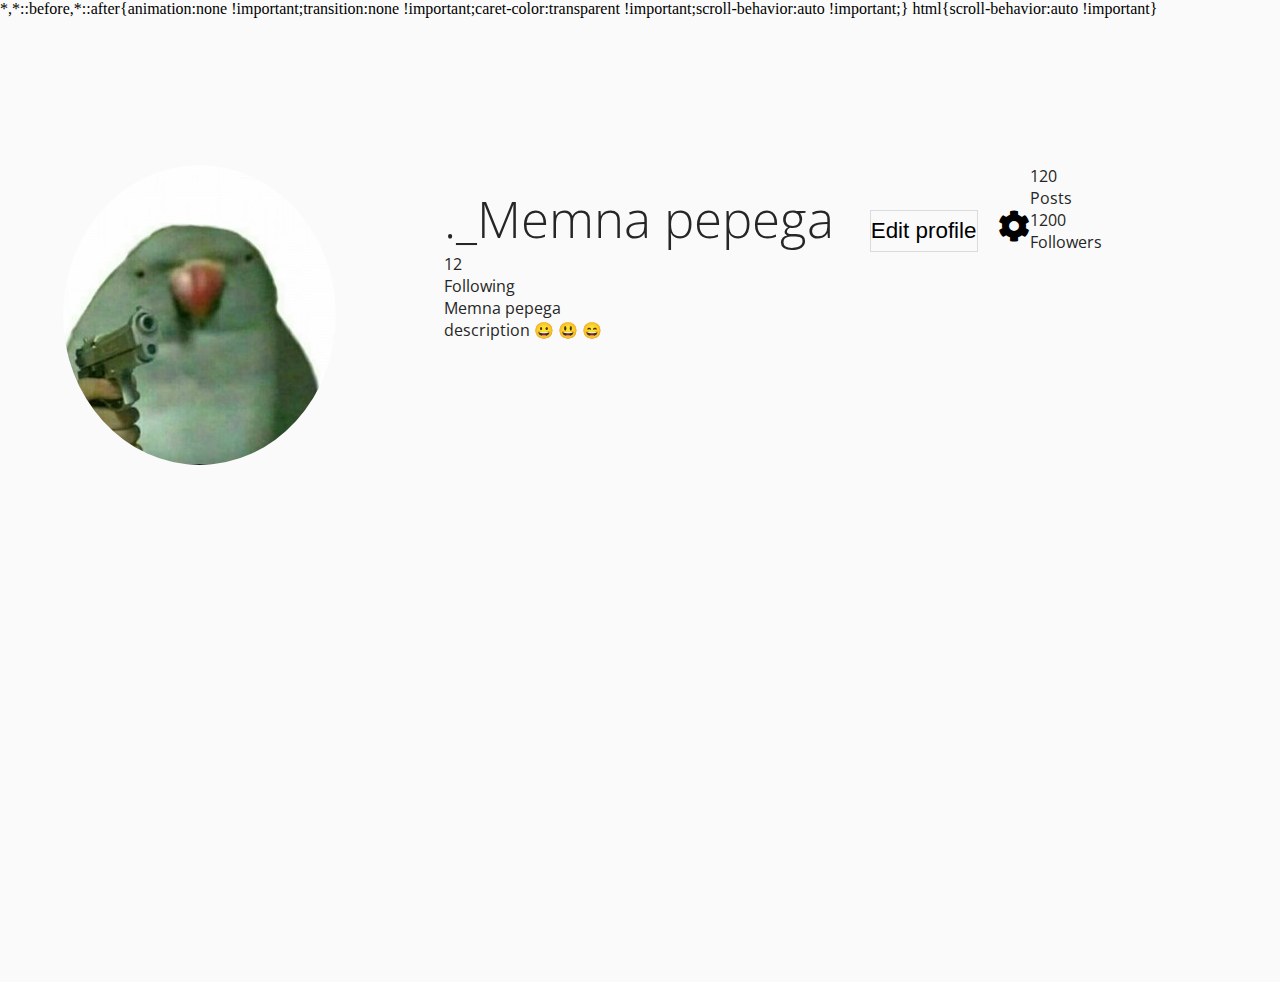
==== insta/index.html @ 58200830 "Add files via upload" ====
<!DOCTYPE html>
<html lang="en" dir="ltr">
  <head>
    <title>Instagram</title>
    <meta charset="utf-8">
    <link rel="stylesheet" href="style.css">
    <link rel="shortcut icon" href="images/instagram.png">
    <link rel="stylesheet" href="https://fonts.googleapis.com/css?family=Open+Sans:300,400,600">
    <link rel="stylesheet" href="https://use.fontawesome.com/releases/v5.2.0/css/all.css">
  </head>
  <body>
<header>
<div class="container">
  <div class="profile">
    <div class="profile-image">
      <img src="images/pepega.jpg" alt="***">
    </div>
    <div class="profile-user-settings">
      <h1 class="profile-user-name">._Memna pepega</h1>
      <button class="btn profile-edit-btn">Edit profile</button>
      <button class="btn profile-settings-btn"><i class="fas fa-cog"></i></button>
    </div>
    <div class="profile-starts">
      <ul>
        <li><span class="profile-stat-count">120</span>Posts</li>
        <li><span class="profile-stat-count">1200</span>Followers</li>
        <li><span class="profile-stat-count">12</span>Following</li>
      </ul>
    </div>
    <div class="profile-bio">
      <p><span class="profile-real-name">Memna pepega</span> description 😀 😃 😄</p>
    </div>
  </div>
</div>
</header>



  </body>
</html>
---- insta/style.css ----
*{
  margin: 0;
  padding: 0;
  box-sizing: border-box;
  display: block;
}

title{
  display: none;
}

body{
  font-family: "Open Sans", Arial, sans-serif;
  background: #fafafa;
  min-height: 100vh;
  color: #262626;
  padding-bottom: 3rem;
}
.container{
  max-width: 93.5rem;
  margin: 5% auto;
  padding: .2rem;

}
.btn{
  display: inline-block;
  background: none;
  border:none;
  cursor: pointer;
}

.btn:focus{
  outline: .5rem auto #4d90fa;
}

.profile{
  padding:  5rem 0;
}

.profile-image{
  float:left;
  width:calc(33.333% - 2rem);
  height:calc(33.333% - 2rem);
  overflow: hidden;
  display:flex;
  justify-content: center;
  align-items: center;
  margin-right: 3rem;
}

.profile-image img{
  border-radius: 50%;
}

.profile-user-settings,
.profile-stats,
.profile-bio{
  float: left;
  width: calc(66,666% - 2rem);
}

.profile-user-settings{
    margin-top:  1.1rem;
}
.profile-user-name{
  display: inline-block;
  font-size: 3.2rem;
  font-weight: 300;
}

.profile-edit-btn{
  font-size: 1.4rem;
  line-height: 1.8;
  border: .1rem solid #dbdbdb;
  border-radius: .3rem
  padding: 0 2.4rem;
  margin-left: 2rem;
}

.profile-settings-btn{
  font-size: 2rem;
  margin-left: 1rem;
}
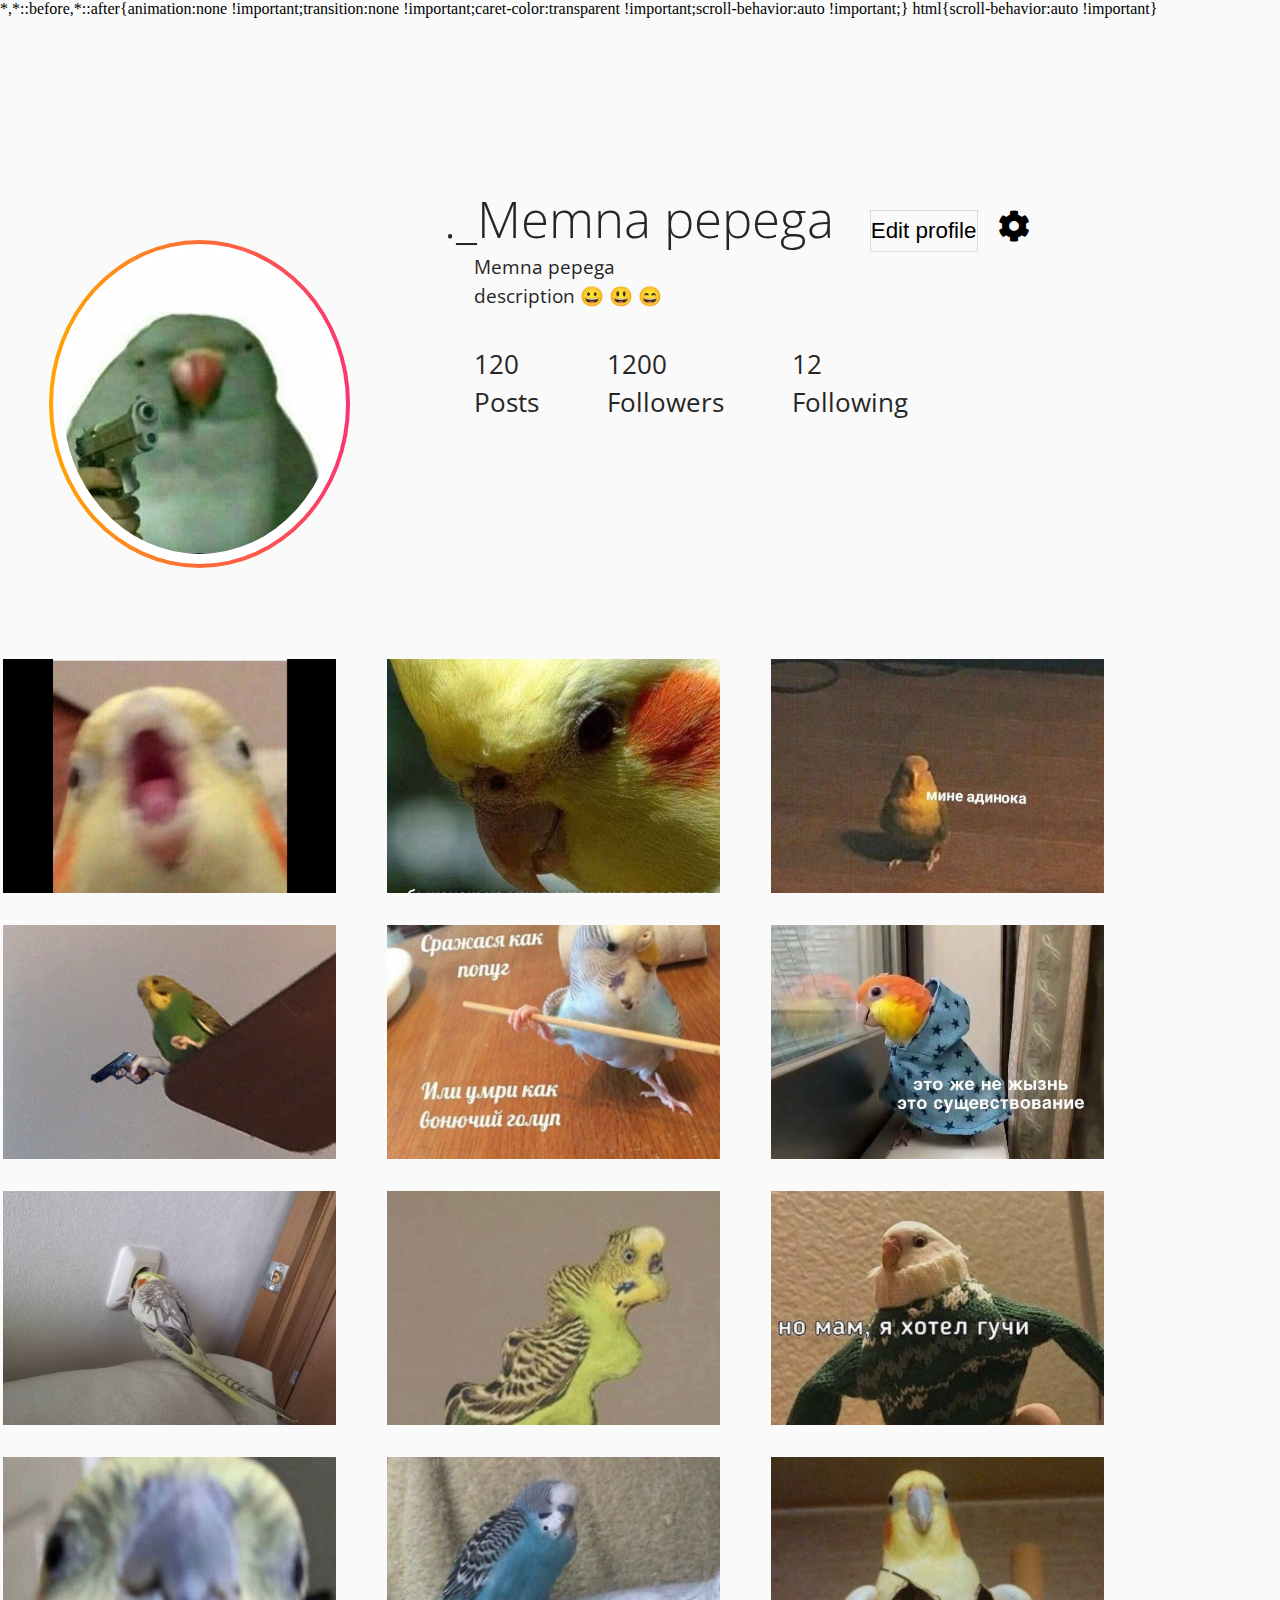
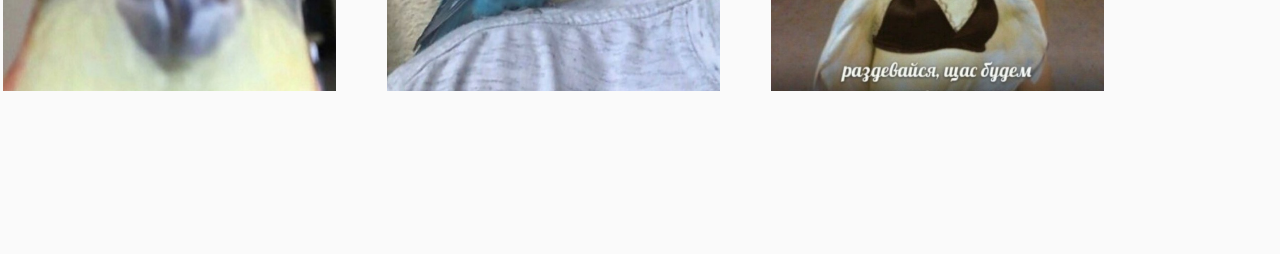
==== commit 6fd689aa: "Add files via upload" ====
--- a/insta/index.html
+++ b/insta/index.html
@@ -20,7 +20,7 @@
       <button class="btn profile-edit-btn">Edit profile</button>
       <button class="btn profile-settings-btn"><i class="fas fa-cog"></i></button>
     </div>
-    <div class="profile-starts">
+    <div class="profile-stats">
       <ul>
         <li><span class="profile-stat-count">120</span>Posts</li>
         <li><span class="profile-stat-count">1200</span>Followers</li>
@@ -33,6 +33,216 @@
   </div>
 </div>
 </header>
+<main>
+  <div class="container">
+    <div class="gallery">
+      <div class="gallery-item" tabindex="0">
+        <img src="images/pepegamin1.jpg" alt="***" class="gallery-image">
+        <div class="gallery-item-info">
+          <ul>
+            <li class="gallery-item-likes">
+              <span class="visually-hidden">Likes:</span>
+              <i class="fas fa-heart"></i>
+              339
+            </li>
+            <li class="gallery-item-comments">
+              <span class="visually-hidden">Comments:</span>
+              <i class="fas fa-comment"></i>
+              16
+            </li>
+          </ul>
+        </div>
+      </div>
+      <div class="gallery-item" tabindex="0">
+        <img src="images/pepegamin2.jpg" alt="***" class="gallery-image">
+        <div class="gallery-item-info">
+          <ul>
+            <li class="gallery-item-likes">
+              <span class="visually-hidden">Likes:</span>
+              <i class="fas fa-heart"></i>
+              339
+            </li>
+            <li class="gallery-item-comments">
+              <span class="visually-hidden">Comments:</span>
+              <i class="fas fa-comment"></i>
+              16
+            </li>
+          </ul>
+        </div>
+      </div>
+      <div class="gallery-item" tabindex="0">
+        <img src="images/pepegamin3.jpg" alt="***" class="gallery-image">
+        <div class="gallery-item-info">
+          <ul>
+            <li class="gallery-item-likes">
+              <span class="visually-hidden">Likes:</span>
+              <i class="fas fa-heart"></i>
+              339
+            </li>
+            <li class="gallery-item-comments">
+              <span class="visually-hidden">Comments:</span>
+              <i class="fas fa-comment"></i>
+              16
+            </li>
+          </ul>
+        </div>
+      </div>
+      <div class="gallery-item" tabindex="0">
+        <img src="images/pepegamin4.jpg" alt="***" class="gallery-image">
+        <div class="gallery-item-info">
+          <ul>
+            <li class="gallery-item-likes">
+              <span class="visually-hidden">Likes:</span>
+              <i class="fas fa-heart"></i>
+              339
+            </li>
+            <li class="gallery-item-comments">
+              <span class="visually-hidden">Comments:</span>
+              <i class="fas fa-comment"></i>
+              16
+            </li>
+          </ul>
+        </div>
+      </div>
+      <div class="gallery-item" tabindex="0">
+        <img src="images/pepegamin5.jpg" alt="***" class="gallery-image">
+        <div class="gallery-item-info">
+          <ul>
+            <li class="gallery-item-likes">
+              <span class="visually-hidden">Likes:</span>
+              <i class="fas fa-heart"></i>
+              339
+            </li>
+            <li class="gallery-item-comments">
+              <span class="visually-hidden">Comments:</span>
+              <i class="fas fa-comment"></i>
+              16
+            </li>
+          </ul>
+        </div>
+      </div>
+      <div class="gallery-item" tabindex="0">
+        <img src="images/pepegamin6.jpg" alt="***" class="gallery-image">
+        <div class="gallery-item-info">
+          <ul>
+            <li class="gallery-item-likes">
+              <span class="visually-hidden">Likes:</span>
+              <i class="fas fa-heart"></i>
+              339
+            </li>
+            <li class="gallery-item-comments">
+              <span class="visually-hidden">Comments:</span>
+              <i class="fas fa-comment"></i>
+              16
+            </li>
+          </ul>
+        </div>
+      </div>
+      <div class="gallery-item" tabindex="0">
+        <img src="images/pepegamin7.jpeg" alt="***" class="gallery-image">
+        <div class="gallery-item-info">
+          <ul>
+            <li class="gallery-item-likes">
+              <span class="visually-hidden">Likes:</span>
+              <i class="fas fa-heart"></i>
+              339
+            </li>
+            <li class="gallery-item-comments">
+              <span class="visually-hidden">Comments:</span>
+              <i class="fas fa-comment"></i>
+              16
+            </li>
+          </ul>
+        </div>
+      </div>
+      <div class="gallery-item" tabindex="0">
+        <img src="images/pepegamin8.jpg" alt="***" class="gallery-image">
+        <div class="gallery-item-info">
+          <ul>
+            <li class="gallery-item-likes">
+              <span class="visually-hidden">Likes:</span>
+              <i class="fas fa-heart"></i>
+              339
+            </li>
+            <li class="gallery-item-comments">
+              <span class="visually-hidden">Comments:</span>
+              <i class="fas fa-comment"></i>
+              16
+            </li>
+          </ul>
+        </div>
+      </div>
+      <div class="gallery-item" tabindex="0">
+        <img src="images/pepegamin9.jpg" alt="***" class="gallery-image">
+        <div class="gallery-item-info">
+          <ul>
+            <li class="gallery-item-likes">
+              <span class="visually-hidden">Likes:</span>
+              <i class="fas fa-heart"></i>
+              339
+            </li>
+            <li class="gallery-item-comments">
+              <span class="visually-hidden">Comments:</span>
+              <i class="fas fa-comment"></i>
+              16
+            </li>
+          </ul>
+        </div>
+      </div>
+      <div class="gallery-item" tabindex="0">
+        <img src="images/pepegamin10.jpg" alt="***" class="gallery-image">
+        <div class="gallery-item-info">
+          <ul>
+            <li class="gallery-item-likes">
+              <span class="visually-hidden">Likes:</span>
+              <i class="fas fa-heart"></i>
+              339
+            </li>
+            <li class="gallery-item-comments">
+              <span class="visually-hidden">Comments:</span>
+              <i class="fas fa-comment"></i>
+              16
+            </li>
+          </ul>
+        </div>
+      </div>
+      <div class="gallery-item" tabindex="0">
+        <img src="images/pepegamin11.jpg" alt="***" class="gallery-image">
+        <div class="gallery-item-info">
+          <ul>
+            <li class="gallery-item-likes">
+              <span class="visually-hidden">Likes:</span>
+              <i class="fas fa-heart"></i>
+              339
+            </li>
+            <li class="gallery-item-comments">
+              <span class="visually-hidden">Comments:</span>
+              <i class="fas fa-comment"></i>
+              16
+            </li>
+          </ul>
+        </div>
+      </div>
+      <div class="gallery-item" tabindex="0">
+        <img src="images/pepegamin12.jpg" alt="***" class="gallery-image">
+        <div class="gallery-item-info">
+          <ul>
+            <li class="gallery-item-likes">
+              <span class="visually-hidden">Likes:</span>
+              <i class="fas fa-heart"></i>
+              339
+            </li>
+            <li class="gallery-item-comments">
+              <span class="visually-hidden">Comments:</span>
+              <i class="fas fa-comment"></i>
+              16
+            </li>
+          </ul>
+        </div>
+      </div>
+    </div>
+  </div>
+</main>
 
 
 
--- a/insta/style.css
+++ b/insta/style.css
@@ -50,6 +50,14 @@
 
 .profile-image img{
   border-radius: 50%;
+ background:
+     linear-gradient(#fff,#fff) padding-box,
+     linear-gradient(to right, #FFA500, #fb3570) border-box;
+    color: transparent;
+    padding:10px;
+    border: .3rem solid transparent;
+    display:inline-block;
+    margin: 75px 0;
 }
 
 .profile-user-settings,
@@ -80,4 +88,68 @@
 .profile-settings-btn{
   font-size: 2rem;
   margin-left: 1rem;
+
 }
+
+.profile-stats{
+  margin-top: 2.5rem;
+  position: absolute;
+  top:34%;
+  left: 37%
+}
+.profile-stats li{
+  display: inline-block;
+  font-size: 1.6rem;
+  line-height: 1.5;
+  margin-right: 4rem;
+  cursor: pointer;
+}
+
+.profile-bio{
+  font-size: 1.2rem;
+  font-weight: 400;
+  line-height: 1.5;
+  margin-top: 2.3rem;
+  position: absolute;
+  left: 37%;
+  top: 24%;
+}
+
+.gallery{
+  display: flex;
+  flex-wrap: wrap;
+  margin: -1rem;
+  padding-bottom: 3rem;
+  width: 90vw;
+  height: auto;
+}
+
+.gallery-item{
+  position: relative;
+  flex: 1 0 22rem;
+  margin: 1rem;
+  cursor: pointer;
+  width: 29vw;
+  height: auto;
+}
+.gallery-image{
+  width: 26vw;
+  height: 26vh;
+  object-fit: cover;
+  overflow: hidden;
+}
+.gallery-item:hover .gallery-item-info,
+.gallery-item:focus .gallery-item-info{
+  display: flex;
+  justify-content: center;
+  align-items: center;
+  position: absolute;
+  top: 0;
+  width: 26vw;
+  height: 26vh;
+  background-color: rgba(0, 0, 0, 0.6);
+}
+
+.gallery-item-info{
+  display: none;
+}
